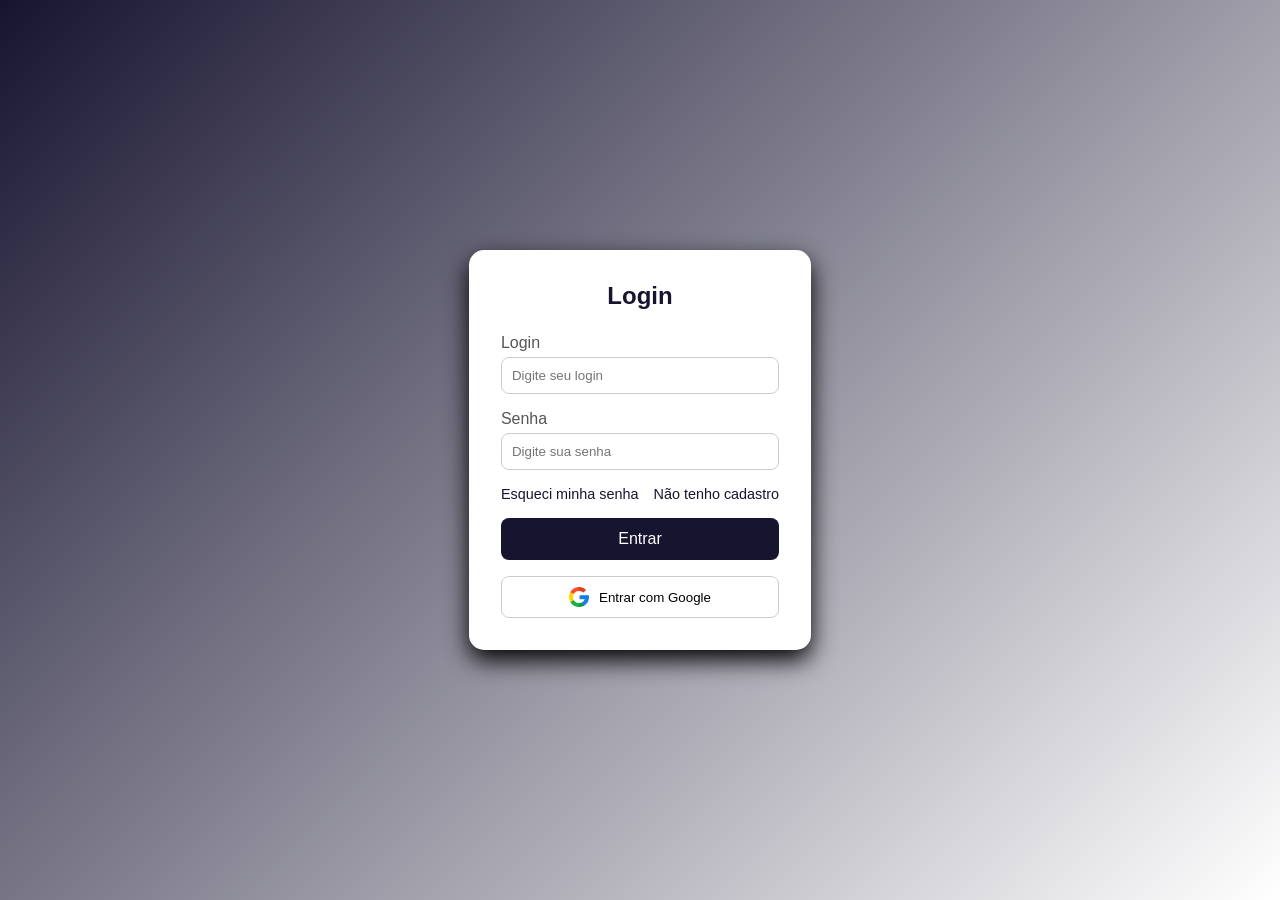
==== cadastro.html @ 2db57dc2 "save save" ====
<!DOCTYPE html>
<html lang="pt-br">

<head>
  <meta charset="UTF-8">
  <meta name="viewport" content="width=device-width, initial-scale=1.0">
  <title>Faça seu Login</title>
  <link rel="stylesheet" href="cadastro.css">
</head>

<body>
  <main>
    <div class="container">
      <h2>Login</h2>

         <!-- Inicio do form -->
      <form action="">
        <div class="input-group">
          <label for="email">Login</label>
          <input type="email" placeholder="Digite seu login" required>
        </div>

         <div class="input-group">
           <label for="senha">Senha</label>
           <input type="password" placeholder="Digite sua senha" required>
         </div>

         <div class="links">
            <a href="">Esqueci minha senha</a>
            <a href="cadastro.html">Não tenho cadastro</a>
         </div>

         <input type="submit" class="btn" value="Entrar">
         
      </form>
      <!-- Fim do form -->

      <button class="google-btn">
            <img src="img/google.png" alt="Icon Google">
            Entrar com Google
      </button>


    </div>
  </main>
</body>

</html>
---- cadastro.css ----
* {
    margin: 0;
    padding: 0;
    box-sizing: border-box;
    font-family: Arial, Helvetica, sans-serif;
  }
  
  body {
    height: 100vh; /*estamos dizendo ao body que queremos a altura completa (100%)*/
    display: flex;
    align-items: center;
    justify-content: center;
    background: linear-gradient(135deg, #171430, white);
  }
  
  .google-btn img {
    width: 20px;
  }
  
  .container {
    background-color: white;
    padding: 2rem;
    border-radius: 15px;
    width: 100%;
    max-width: 400px; /*Define a largura máxima do container em 400px*/
    box-shadow: 0 10px 25px black;
  }
  
  h2 {
    text-align: center;
    margin-bottom: 1.5rem;
    color: #171430;
  }
  
  .input-group {
    margin-bottom: 1rem;
  }
  
  .input-group label {
    display: block; /*Mantendo o comportamento do elemento em bloco ()*/
    margin-bottom: 5px;
    color: #555;
  }
  
  .input-group input {
    width: 100%;
    padding: 10px;
    border-radius: 8px;
    border: 1px solid #ccc;
    outline: none; /*Remove o contorno(borda externa) do elemento*/
    transition: 0.3s;
  }
  
  .input-group input:focus {
    border-color: #171430;
    box-shadow: 0 0 5px #555;
  }
  
  .links {
    display: flex;
    justify-content: space-between;
    gap: 15px;
    font-size: 0.9rem;
    margin-bottom: 1rem;
  }
  
  .links a {
    text-decoration: none;
    color: #171430;
  }
  
  .links a:hover {
    text-decoration: underline;
  }
  
  .btn {
    width: 100%;
    padding: 12px;
    border: none;
    border-radius: 8px;
    background-color: #171430;
    color: white;
    font-size: 1rem;
    cursor: pointer;
    transition: 0.3s;
  }
  
  .btn:hover {
    background-color: #bbb7e1;
    color: #171430;
  }
  
  .google-btn {
    display: flex;
    align-items: center;
    justify-content: center;
    gap: 10px;
    width: 100%;
    padding: 10px;
    border-radius: 8px;
    border: 1px solid #ccc;
    cursor: pointer;
    transition: 0.3s;
    background-color: white;
    margin-top: 1rem;
  }
  
  .google-btn:hover {
    background-color: #f5f5f5;
  }
  
  @media (max-width: 480px) {
    .container {
      padding: 1.5rem;
    }
  }
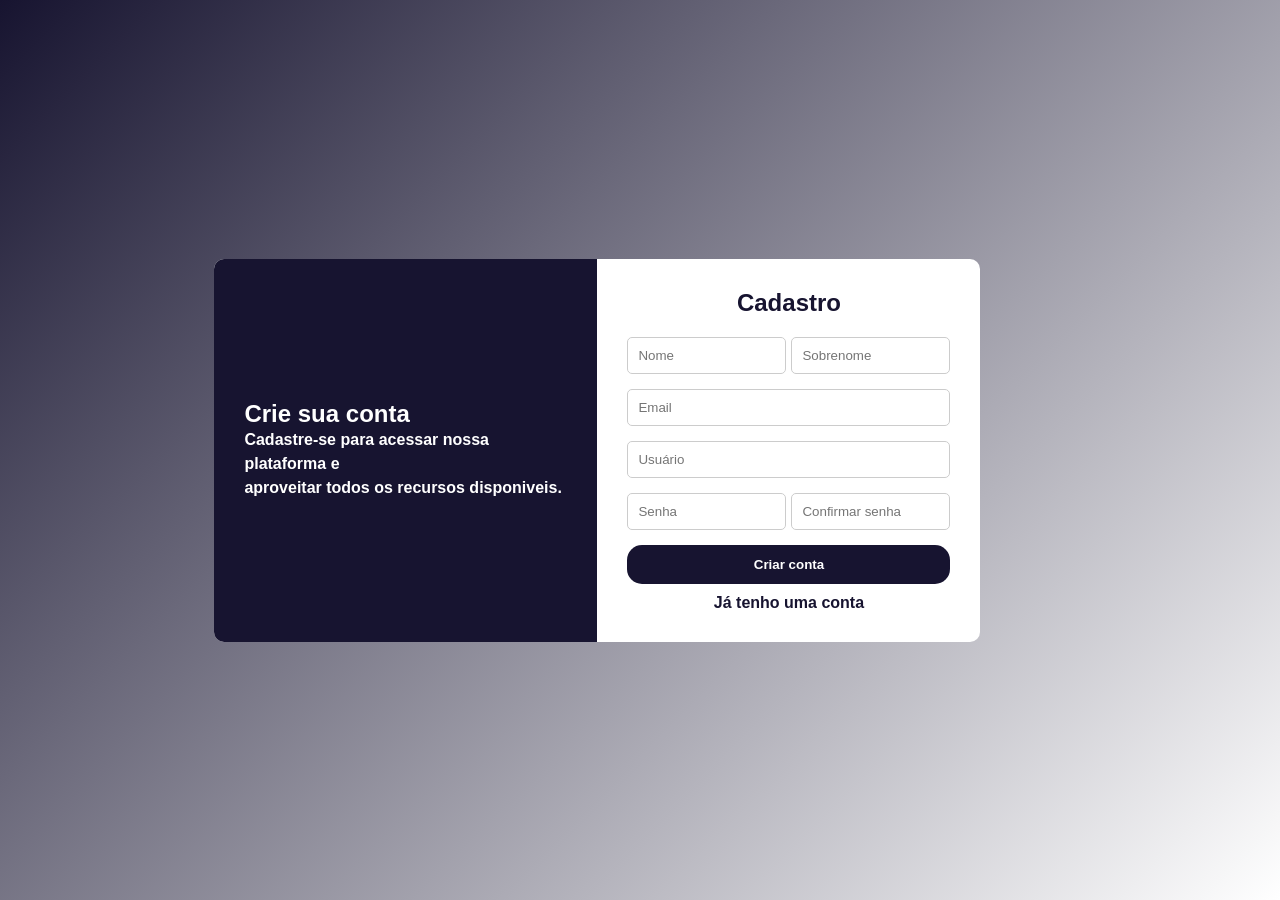
==== commit 555b232b: "save save" ====
--- a/cadastro.html
+++ b/cadastro.html
@@ -2,47 +2,65 @@
 <html lang="pt-br">
 
 <head>
-  <meta charset="UTF-8">
-  <meta name="viewport" content="width=device-width, initial-scale=1.0">
-  <title>Faça seu Login</title>
-  <link rel="stylesheet" href="cadastro.css">
+    <meta charset="UTF-8">
+    <meta name="viewport" content="width=device-width, initial-scale=1.0">
+    <link rel="stylesheet" href="cadastro.css">
+    <title>Cadastro</title>
 </head>
 
 <body>
-  <main>
-    <div class="container">
-      <h2>Login</h2>
 
-         <!-- Inicio do form -->
-      <form action="">
-        <div class="input-group">
-          <label for="email">Login</label>
-          <input type="email" placeholder="Digite seu login" required>
+    <main>
+        <div class="container">
+
+            <div class="lado-esquerdo">
+                <h2>Crie sua conta</h2>
+                <p>Cadastre-se para acessar nossa plataforma e <br> aproveitar todos os recursos disponiveis.</p>
+            </div>
+
+            <div class="lado-direito">
+                <h2>Cadastro</h2>
+
+                <form action="">
+                    <div class="row">
+                        <div class="form-group">
+                            <input type="text" placeholder="Nome" required>
+                        </div>
+
+                        <div class="form-group">
+                            <input type="text" placeholder="Sobrenome" required>
+                        </div>
+                    </div>
+
+                    <div class="form-group">
+                        <input type="email" placeholder="Email" required>
+                    </div>
+
+                    <div class="form-group">
+                        <input type="text" placeholder="Usuário" required>
+                    </div>
+
+                    <div class="row">
+                        <div class="form-group">
+                            <input type="password" placeholder="Senha" required>
+                        </div>
+
+                        <div class="form-group">
+                            <input type="password" placeholder="Confirmar senha" required>
+                        </div>
+                    </div>
+
+                        <button class="btn">Criar conta</button>
+
+                </form>
+
+                <div class="link">
+                    <a href="entrar.html">Já tenho uma conta</a>
+                </div>
+            </div>
         </div>
+    </main>
 
-         <div class="input-group">
-           <label for="senha">Senha</label>
-           <input type="password" placeholder="Digite sua senha" required>
-         </div>
-
-         <div class="links">
-            <a href="">Esqueci minha senha</a>
-            <a href="cadastro.html">Não tenho cadastro</a>
-         </div>
-
-         <input type="submit" class="btn" value="Entrar">
-         
-      </form>
-      <!-- Fim do form -->
-
-      <button class="google-btn">
-            <img src="img/google.png" alt="Icon Google">
-            Entrar com Google
-      </button>
-
-
-    </div>
-  </main>
 </body>
 
 </html>
--- a/cadastro.css
+++ b/cadastro.css
@@ -3,114 +3,127 @@
     padding: 0;
     box-sizing: border-box;
     font-family: Arial, Helvetica, sans-serif;
-  }
-  
-  body {
-    height: 100vh; /*estamos dizendo ao body que queremos a altura completa (100%)*/
+}
+
+body {
+    height: 100vh; /*para centralizar no centro da tela*/
     display: flex;
     align-items: center;
     justify-content: center;
     background: linear-gradient(135deg, #171430, white);
-  }
-  
-  .google-btn img {
-    width: 20px;
-  }
-  
-  .container {
+}
+
+.container {
+    display: flex;
+    width: 90%;
+    max-width: 900px;
     background-color: white;
-    padding: 2rem;
-    border-radius: 15px;
-    width: 100%;
-    max-width: 400px; /*Define a largura máxima do container em 400px*/
-    box-shadow: 0 10px 25px black;
-  }
-  
-  h2 {
+    border-radius: 10px;
+    overflow: hidden;
+}
+
+.lado-esquerdo {
+    width: 50%;
+    background-color: #171430;
+    color: white;
+    padding: 30px;
+    display: flex;
+    flex-direction: column;
+    justify-content: center;
+}
+
+.lado-esquerdo h1 {
+    margin-bottom: 10px; /*margim de cima*/
+    font-weight: 700;
+}
+
+.lado-esquerdo p {
+    line-height: 1.5;
+    font-weight: 700;
+}
+
+/*lado do formulario*/
+.lado-direito {
+    width: 50%;
+    padding: 30px;
+}
+
+.lado-direito h2 {
     text-align: center;
-    margin-bottom: 1.5rem;
+    margin-bottom: 20px;
     color: #171430;
-  }
-  
-  .input-group {
-    margin-bottom: 1rem;
-  }
-  
-  .input-group label {
-    display: block; /*Mantendo o comportamento do elemento em bloco ()*/
-    margin-bottom: 5px;
-    color: #555;
-  }
-  
-  .input-group input {
+}
+
+/*campos do formulario*/
+
+.form-group {
+    margin-bottom: 15px;
+}
+
+.form-group input {
     width: 100%;
     padding: 10px;
-    border-radius: 8px;
     border: 1px solid #ccc;
-    outline: none; /*Remove o contorno(borda externa) do elemento*/
-    transition: 0.3s;
-  }
-  
-  .input-group input:focus {
-    border-color: #171430;
-    box-shadow: 0 0 5px #555;
-  }
-  
-  .links {
+    border-radius: 5px;
+}
+
+.row {
     display: flex;
-    justify-content: space-between;
-    gap: 15px;
-    font-size: 0.9rem;
-    margin-bottom: 1rem;
-  }
-  
-  .links a {
-    text-decoration: none;
-    color: #171430;
-  }
-  
-  .links a:hover {
-    text-decoration: underline;
-  }
-  
-  .btn {
+    gap: 5px;
+}
+
+.row .form-group {
+    width: 50%;
+}
+
+.btn {
     width: 100%;
     padding: 12px;
     border: none;
-    border-radius: 8px;
     background-color: #171430;
+    border-radius: 15px;
     color: white;
-    font-size: 1rem;
+    font-weight: 700;
     cursor: pointer;
-    transition: 0.3s;
-  }
+    transition: 0.7s;
+}
+
+.btn:hover {
+    background-color:  #cacacd;
+    color: #171430;
+    font-weight: 700;
+}
+
+.link {
+    text-align: center;
+    margin-top: 10px;
+}
+
+.link a {
+    text-decoration: none;
+    color: #171430;
+    font-weight: 700;
+}
+
+.link a:hover {
+    text-decoration: underline;
+}
+
+/* RESPONSIVIDADE */
+@media (max-width: 768px) {
+    .container {
+      flex-direction: column; /* empilha no mobile */
+    }
   
-  .btn:hover {
-    background-color: #bbb7e1;
-    color: #171430;
-  }
+    .lado-esquerdo, .lado-direito {
+      width: 100%; /* ocupa toda largura */
+    }
   
-  .google-btn {
-    display: flex;
-    align-items: center;
-    justify-content: center;
-    gap: 10px;
-    width: 100%;
-    padding: 10px;
-    border-radius: 8px;
-    border: 1px solid #ccc;
-    cursor: pointer;
-    transition: 0.3s;
-    background-color: white;
-    margin-top: 1rem;
-  }
+    .row {
+      flex-direction: column; /* campos ficam um embaixo do outro */
+    }
   
-  .google-btn:hover {
-    background-color: #f5f5f5;
-  }
-  
-  @media (max-width: 480px) {
-    .container {
-      padding: 1.5rem;
+    .row .form-group {
+      width: 100%;
     }
   }
